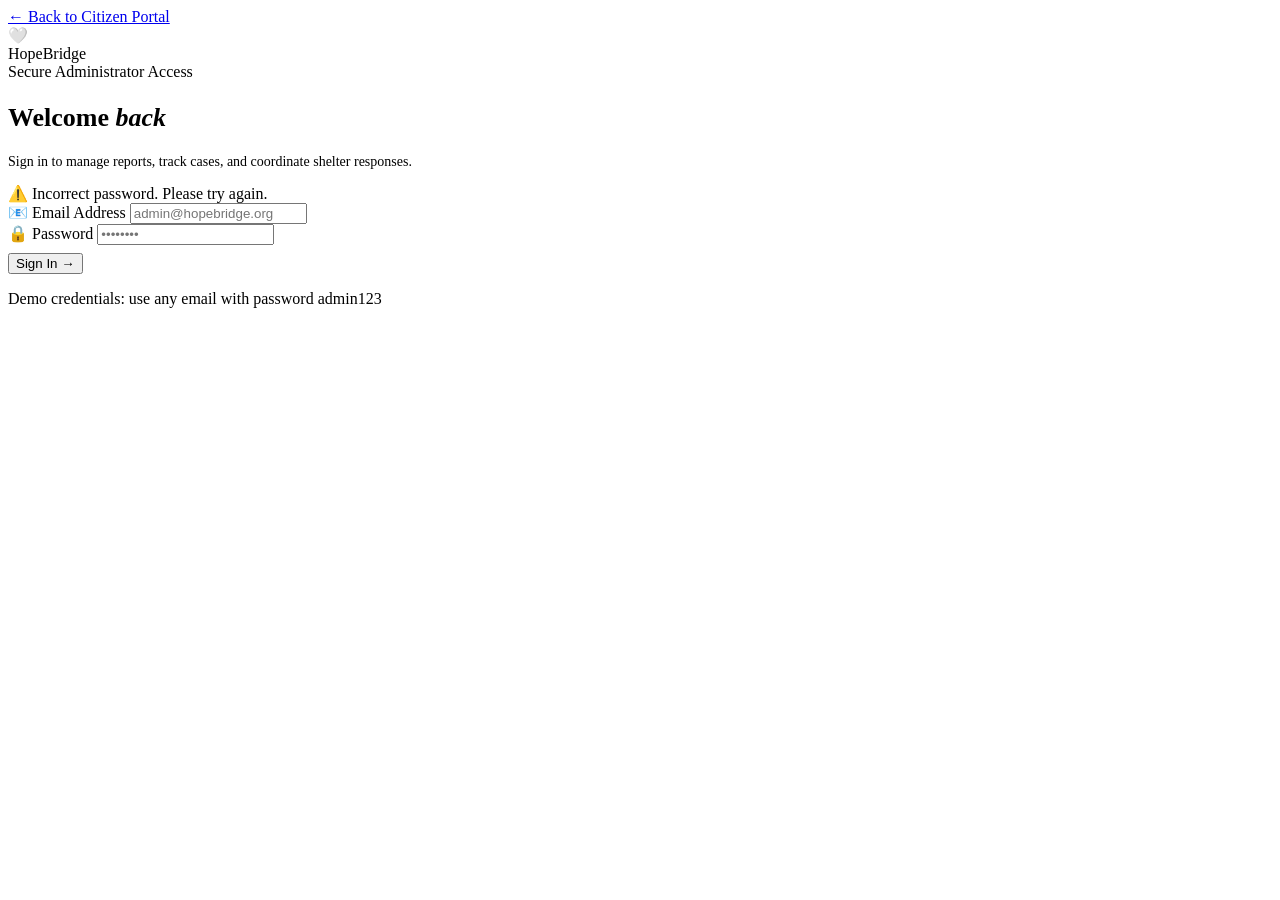
==== admin.html @ d78a1cdb "Vertical Project" ====
<!DOCTYPE html>
<html lang="en">
<head>
  <meta charset="UTF-8" />
  <meta name="viewport" content="width=device-width, initial-scale=1.0" />
  <title>HopeBridge – Admin Login</title>
  <link rel="stylesheet" href="css/style.css" />
</head>
<body>
<div class="login-page">
  <div class="login-blob login-blob-1"></div>
  <div class="login-blob login-blob-2"></div>

  <div style="position:relative;z-index:1;width:100%;max-width:26rem">
    <a href="index.html" class="back-link">← Back to Citizen Portal</a>

    <div class="login-card">
      <div class="login-stripe"></div>
      <div class="login-inner">
        <div class="login-brand">
          <div class="icon">🤍</div>
          <div>
            <div class="name">HopeBridge</div>
            <div class="sub">Secure Administrator Access</div>
          </div>
        </div>

        <h2 style="font-size:1.625rem;font-weight:700">Welcome <em style="font-style:italic;color:var(--primary)">back</em></h2>
        <p style="font-size:.875rem;color:var(--text-muted);margin-top:.25rem;font-weight:300">
          Sign in to manage reports, track cases, and coordinate shelter responses.
        </p>

        <div class="login-divider"></div>

        <div id="login-error" class="login-error hidden">
          ⚠️ <span id="error-msg">Incorrect password. Please try again.</span>
        </div>

        <form onsubmit="doLogin(event)">
          <div class="form-group">
            <label class="form-label">📧 Email Address</label>
            <input id="l-email" type="email" class="form-control" placeholder="admin@hopebridge.org" />
          </div>
          <div class="form-group">
            <label class="form-label">🔒 Password</label>
            <input id="l-pass" type="password" class="form-control" placeholder="••••••••" required />
          </div>
          <button id="login-btn" type="submit" class="btn btn-primary btn-block" style="margin-top:.5rem">
            Sign In →
          </button>
        </form>

        <div class="login-hint">
          <div class="stripe"></div>
          <p>Demo credentials: use any email with password <a onclick="document.getElementById('l-pass').value='admin123'">admin123</a></p>
        </div>
      </div>
    </div>
  </div>
</div>

<script src="js/data.js"></script>
<script>
function doLogin(e) {
  e.preventDefault();
  const btn = document.getElementById('login-btn');
  btn.innerHTML = '<span class="spinner"></span>';
  btn.disabled = true;
  setTimeout(() => {
    if (document.getElementById('l-pass').value === 'admin123') {
      sessionStorage.setItem('hb_admin', 'true');
      window.location.href = 'dashboard.html';
    } else {
      document.getElementById('login-error').classList.remove('hidden');
      btn.innerHTML = 'Sign In →';
      btn.disabled = false;
    }
  }, 600);
}
</script>
</body>
</html>
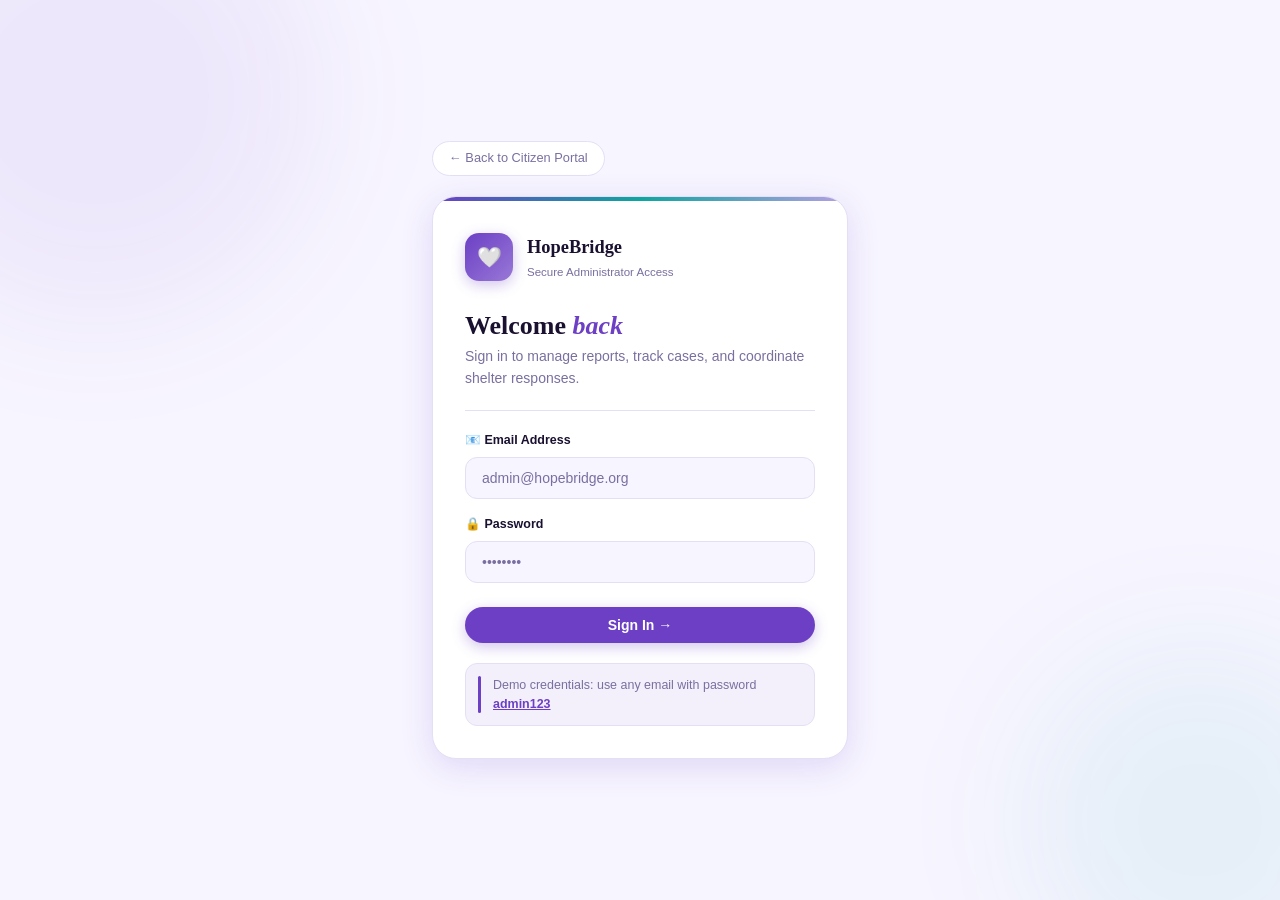
==== commit de5a480d: "Fixed version" ====
--- a/admin.html
+++ b/admin.html
@@ -4,7 +4,7 @@
   <meta charset="UTF-8" />
   <meta name="viewport" content="width=device-width, initial-scale=1.0" />
   <title>HopeBridge – Admin Login</title>
-  <link rel="stylesheet" href="css/style.css" />
+  <link rel="stylesheet" href="style/style.css" />
 </head>
 <body>
 <div class="login-page">
--- a/style/style.css
+++ b/style/style.css
@@ -0,0 +1,464 @@
+@import url('https://fonts.googleapis.com/css2?family=Playfair+Display:ital,wght@0,600;0,700;1,400&family=DM+Sans:wght@300;400;500;600&display=swap');
+
+/* ─── Variables ─── */
+:root {
+  --primary:       #6C3FC5;
+  --primary-light: #ede9fb;
+  --primary-dark:  #5530a0;
+  --accent:        #0EA5A0;
+  --accent-light:  #e0f7f6;
+  --bg:            #f7f5ff;
+  --surface:       #ffffff;
+  --border:        #e4dff5;
+  --text:          #1a1030;
+  --text-muted:    #7a6fa0;
+  --sidebar-bg:    #160d2b;
+  --sidebar-text:  #c8c0e0;
+  --sidebar-hover: #261848;
+  --amber:         #F59E0B;
+  --amber-bg:      #fffbeb;
+  --amber-border:  #fde68a;
+  --blue:          #3B82F6;
+  --blue-bg:       #eff6ff;
+  --blue-border:   #bfdbfe;
+  --green:         #10B981;
+  --green-bg:      #ecfdf5;
+  --green-border:  #a7f3d0;
+  --red:           #EF4444;
+  --red-bg:        #fef2f2;
+  --red-border:    #fecaca;
+  --radius:        0.75rem;
+  --radius-sm:     0.5rem;
+  --radius-lg:     1rem;
+  --radius-full:   9999px;
+  --shadow:        0 4px 20px rgba(108,63,197,0.10);
+  --shadow-sm:     0 2px 8px rgba(108,63,197,0.08);
+  --shadow-lg:     0 8px 32px rgba(108,63,197,0.16);
+  --font-sans:     'DM Sans', sans-serif;
+  --font-serif:    'Playfair Display', serif;
+  --transition:    0.2s ease;
+}
+
+/* ─── Reset ─── */
+*, *::before, *::after { box-sizing: border-box; margin: 0; padding: 0; }
+html { font-size: 16px; }
+body { font-family: var(--font-sans); background: var(--bg); color: var(--text); line-height: 1.6; -webkit-font-smoothing: antialiased; }
+a { color: inherit; text-decoration: none; }
+button { font-family: inherit; cursor: pointer; border: none; background: none; }
+input, select, textarea { font-family: inherit; font-size: inherit; }
+img { max-width: 100%; display: block; }
+
+/* ─── Typography ─── */
+.serif { font-family: var(--font-serif); }
+h1,h2,h3,h4 { font-family: var(--font-serif); line-height: 1.2; }
+
+/* ─── Layout ─── */
+.admin-layout { display: flex; min-height: 100vh; }
+.sidebar {
+  width: 240px; flex-shrink: 0;
+  background: var(--sidebar-bg); color: var(--sidebar-text);
+  display: flex; flex-direction: column;
+  position: fixed; top: 0; left: 0; bottom: 0; z-index: 100;
+}
+.admin-main { margin-left: 240px; flex: 1; min-height: 100vh; overflow-x: hidden; }
+
+/* ─── Sidebar ─── */
+.sidebar-brand {
+  padding: 1.25rem 1.25rem 1rem;
+  border-bottom: 1px solid #261848;
+  display: flex; align-items: center; gap: 0.75rem;
+}
+.sidebar-brand .brand-icon {
+  width: 2.25rem; height: 2.25rem; border-radius: 0.625rem;
+  background: var(--primary);
+  display: flex; align-items: center; justify-content: center;
+  flex-shrink: 0; font-size: 1rem;
+}
+.sidebar-brand .brand-name { font-family: var(--font-serif); font-weight: 700; color: #fff; font-size: 0.95rem; }
+.sidebar-brand .brand-sub { font-size: 0.68rem; color: #7a6fa0; margin-top: 1px; }
+.sidebar-nav { flex: 1; padding: 1rem 0.75rem; }
+.sidebar-nav .nav-section-label {
+  font-size: 0.65rem; font-weight: 600; letter-spacing: 0.12em;
+  text-transform: uppercase; color: #4a3a6a;
+  padding: 0 0.5rem; margin-bottom: 0.4rem; margin-top: 0.25rem;
+}
+.sidebar-nav a {
+  display: flex; align-items: center; gap: 0.65rem;
+  padding: 0.625rem 0.75rem; border-radius: var(--radius-sm);
+  font-size: 0.875rem; font-weight: 500; color: var(--sidebar-text);
+  transition: var(--transition); margin-bottom: 0.125rem;
+}
+.sidebar-nav a:hover { background: var(--sidebar-hover); color: #fff; }
+.sidebar-nav a.active { background: rgba(108,63,197,0.25); color: #fff; }
+.sidebar-nav a .nav-icon { width: 1rem; text-align: center; opacity: 0.8; flex-shrink: 0; }
+.sidebar-footer { padding: 0.75rem; border-top: 1px solid #261848; }
+.sidebar-footer button {
+  width: 100%; display: flex; align-items: center; gap: 0.65rem;
+  padding: 0.625rem 0.75rem; border-radius: var(--radius-sm);
+  font-size: 0.875rem; font-weight: 500; color: #4a3a6a;
+  transition: var(--transition);
+}
+.sidebar-footer button:hover { background: var(--sidebar-hover); color: var(--sidebar-text); }
+
+/* ─── Page header ─── */
+.page-header { padding: 2rem 2rem 1rem; }
+.page-header h1 { font-size: 1.625rem; font-weight: 700; color: var(--text); }
+.page-header p { font-size: 0.875rem; color: var(--text-muted); margin-top: 0.25rem; }
+.page-body { padding: 0 2rem 2rem; }
+
+/* ─── Cards ─── */
+.card {
+  background: var(--surface); border: 1px solid var(--border);
+  border-radius: var(--radius-lg); box-shadow: var(--shadow-sm);
+}
+
+/* ─── Stat cards ─── */
+.stats-grid { display: grid; grid-template-columns: repeat(auto-fit, minmax(180px, 1fr)); gap: 1rem; margin-bottom: 1.5rem; }
+.stat-card {
+  background: var(--surface); border: 1px solid var(--border);
+  border-radius: var(--radius-lg); padding: 1.25rem;
+  display: flex; align-items: center; gap: 1rem;
+  box-shadow: var(--shadow-sm);
+}
+.stat-card .stat-icon {
+  width: 2.75rem; height: 2.75rem; border-radius: var(--radius-sm);
+  display: flex; align-items: center; justify-content: center;
+  font-size: 1.15rem; flex-shrink: 0;
+}
+.stat-card .stat-value { font-family: var(--font-serif); font-size: 1.75rem; font-weight: 700; line-height: 1; }
+.stat-card .stat-label { font-size: 0.75rem; color: var(--text-muted); font-weight: 500; margin-top: 0.25rem; }
+
+/* ─── Badges ─── */
+.badge {
+  display: inline-flex; align-items: center;
+  font-size: 0.7rem; font-weight: 700; letter-spacing: 0.02em;
+  padding: 0.25rem 0.625rem; border-radius: var(--radius-full);
+  border: 1px solid transparent;
+}
+.badge-amber { background: var(--amber-bg); color: #92400e; border-color: var(--amber-border); }
+.badge-blue  { background: var(--blue-bg);  color: #1e3a8a; border-color: var(--blue-border); }
+.badge-green { background: var(--green-bg); color: #065f46; border-color: var(--green-border); }
+.badge-red   { background: var(--red-bg);   color: #991b1b; border-color: var(--red-border); }
+.badge-violet{ background: var(--primary-light); color: var(--primary-dark); border-color: #d4c8f7; }
+
+/* ─── Buttons ─── */
+.btn {
+  display: inline-flex; align-items: center; justify-content: center; gap: 0.4rem;
+  padding: 0.625rem 1.25rem; border-radius: var(--radius-full);
+  font-size: 0.875rem; font-weight: 600; transition: var(--transition);
+  cursor: pointer; border: none;
+}
+.btn-primary {
+  background: var(--primary); color: #fff;
+  box-shadow: 0 4px 14px rgba(108,63,197,0.3);
+}
+.btn-primary:hover { background: var(--primary-dark); transform: translateY(-1px); box-shadow: 0 6px 18px rgba(108,63,197,0.35); }
+.btn-primary:active { transform: translateY(0); }
+.btn-primary:disabled { opacity: 0.6; cursor: not-allowed; transform: none; }
+.btn-ghost { background: transparent; color: var(--text-muted); }
+.btn-ghost:hover { color: var(--text); }
+.btn-green  { background: var(--green-bg); color: #065f46; }
+.btn-green:hover { background: #d1fae5; }
+.btn-blue   { background: var(--blue-bg);  color: #1e3a8a; }
+.btn-blue:hover { background: #dbeafe; }
+.btn-red    { background: var(--red-bg);   color: #991b1b; }
+.btn-red:hover { background: #fee2e2; }
+.btn-sm { padding: 0.4rem 0.875rem; font-size: 0.8rem; }
+.btn-block { width: 100%; }
+
+/* ─── Form controls ─── */
+.form-group { margin-bottom: 1rem; }
+.form-label {
+  display: block; font-size: 0.78rem; font-weight: 600;
+  color: var(--text); margin-bottom: 0.375rem;
+}
+.form-control {
+  width: 100%; padding: 0.75rem 1rem;
+  border: 1.5px solid var(--border); border-radius: var(--radius);
+  background: var(--bg); color: var(--text);
+  font-size: 0.875rem; transition: var(--transition);
+  outline: none;
+}
+.form-control:focus { border-color: var(--primary); box-shadow: 0 0 0 3px rgba(108,63,197,0.1); }
+.form-control::placeholder { color: var(--text-muted); }
+textarea.form-control { resize: vertical; min-height: 5rem; }
+select.form-control { cursor: pointer; }
+
+/* ─── Citizen portal nav ─── */
+.portal-nav {
+  position: sticky; top: 0; z-index: 50;
+  background: rgba(247,245,255,0.92); backdrop-filter: blur(8px);
+  border-bottom: 1px solid var(--border);
+  height: 3.75rem; display: flex; align-items: center;
+  padding: 0 1.5rem; justify-content: space-between;
+}
+.portal-nav .brand { display: flex; align-items: center; gap: 0.75rem; }
+.portal-nav .brand-icon {
+  width: 2rem; height: 2rem; border-radius: 0.5rem;
+  background: var(--primary); display: flex; align-items: center;
+  justify-content: center; font-size: 0.875rem;
+}
+.portal-nav .brand-name { font-family: var(--font-serif); font-weight: 700; font-size: 1rem; }
+.portal-nav .admin-link {
+  font-size: 0.78rem; color: var(--text-muted); background: var(--primary-light);
+  padding: 0.375rem 0.875rem; border-radius: var(--radius-full);
+  font-weight: 500; transition: var(--transition);
+}
+.portal-nav .admin-link:hover { color: var(--primary); }
+
+/* ─── Citizen hero ─── */
+.hero { text-align: center; padding: 3rem 1.5rem 1.5rem; }
+.hero .pill {
+  display: inline-flex; align-items: center; gap: 0.4rem;
+  background: var(--primary-light); color: var(--primary);
+  font-size: 0.75rem; font-weight: 600; padding: 0.375rem 1rem;
+  border-radius: var(--radius-full); border: 1px solid rgba(108,63,197,0.15);
+  margin-bottom: 1.25rem;
+}
+.hero h2 { font-size: 2.5rem; font-weight: 700; line-height: 1.15; margin-bottom: 0.875rem; }
+.hero h2 em { font-style: italic; background: linear-gradient(135deg, var(--primary), #FF5C5C); -webkit-background-clip: text; -webkit-text-fill-color: transparent; background-clip: text; }
+.hero p { color: var(--text-muted); max-width: 26rem; margin: 0 auto; font-weight: 300; font-size: 1.05rem; }
+
+/* ─── Step indicator ─── */
+.steps-bar {
+  max-width: 34rem; margin: 1.5rem auto 0;
+  display: flex; align-items: flex-start; padding: 0 1rem;
+}
+.step-item { flex: 1; display: flex; flex-direction: column; align-items: center; }
+.step-row { width: 100%; display: flex; align-items: center; }
+.step-dot {
+  width: 2.25rem; height: 2.25rem; border-radius: 50%;
+  display: flex; align-items: center; justify-content: center;
+  font-size: 0.8rem; font-weight: 700; border: 2px solid var(--border);
+  background: var(--surface); color: var(--text-muted);
+  transition: var(--transition); flex-shrink: 0; position: relative; z-index: 1;
+}
+.step-dot.active { background: var(--primary); border-color: var(--primary); color: #fff; }
+.step-dot.done   { background: var(--accent);  border-color: var(--accent);  color: #fff; }
+.step-line { flex: 1; height: 2px; background: var(--border); transition: var(--transition); }
+.step-line.done { background: var(--accent); }
+.step-label { font-size: 0.68rem; font-weight: 500; color: var(--text-muted); margin-top: 0.375rem; white-space: nowrap; }
+.step-label.active { color: var(--primary); }
+
+/* ─── Form card ─── */
+.form-card {
+  max-width: 36rem; margin: 1.5rem auto 4rem;
+  background: var(--surface); border: 1px solid var(--border);
+  border-radius: 1.5rem; box-shadow: var(--shadow);
+  overflow: hidden;
+}
+.form-card-header {
+  padding: 1.75rem 1.75rem 0;
+  display: flex; align-items: center; gap: 1rem;
+}
+.form-card-icon {
+  width: 2.5rem; height: 2.5rem; border-radius: var(--radius-sm);
+  background: var(--primary-light); display: flex; align-items: center;
+  justify-content: center; flex-shrink: 0; font-size: 1.1rem;
+}
+.form-card-header h3 { font-size: 1.2rem; font-weight: 600; }
+.form-card-header p { font-size: 0.78rem; color: var(--text-muted); margin-top: 0.1rem; }
+.form-card-body { padding: 1.25rem 1.75rem; }
+.form-card-footer {
+  padding: 1rem 1.75rem 1.5rem;
+  display: flex; align-items: center; justify-content: space-between;
+  border-top: 1px solid var(--border);
+}
+
+/* ─── Category options ─── */
+.category-list { display: flex; flex-direction: column; gap: 0.625rem; }
+.category-option {
+  width: 100%; text-align: left; padding: 1rem 1.25rem;
+  border-radius: var(--radius); border: 2px solid var(--border);
+  background: var(--bg); font-size: 0.9rem; font-weight: 500;
+  transition: var(--transition); cursor: pointer; color: var(--text);
+}
+.category-option:hover { border-color: rgba(108,63,197,0.4); background: var(--primary-light); }
+.category-option.selected { border-color: var(--primary); background: var(--primary-light); color: var(--primary); font-weight: 600; }
+
+/* ─── Success screen ─── */
+.success-screen {
+  min-height: 100vh; display: flex; align-items: center;
+  justify-content: center; padding: 2rem; text-align: center;
+}
+.success-icon {
+  width: 5rem; height: 5rem; border-radius: 50%;
+  background: var(--green-bg); display: flex; align-items: center;
+  justify-content: center; font-size: 2.25rem; margin: 0 auto 1.5rem;
+}
+.success-id {
+  background: var(--surface); border: 1px solid var(--border);
+  border-radius: var(--radius-lg); padding: 1.25rem 2rem;
+  margin: 1.5rem auto 2rem; display: inline-block; min-width: 14rem;
+}
+.success-id .label { font-size: 0.75rem; color: var(--text-muted); margin-bottom: 0.25rem; }
+.success-id .value { font-family: var(--font-serif); font-size: 1.75rem; font-weight: 700; color: var(--primary); }
+
+/* ─── Login page ─── */
+.login-page {
+  min-height: 100vh; display: flex; align-items: center;
+  justify-content: center; padding: 2rem; position: relative; overflow: hidden;
+}
+.login-blob {
+  position: absolute; border-radius: 50%; filter: blur(60px); pointer-events: none;
+}
+.login-blob-1 { width: 28rem; height: 28rem; background: rgba(108,63,197,0.07); top: -8rem; left: -8rem; }
+.login-blob-2 { width: 22rem; height: 22rem; background: rgba(14,165,160,0.07); bottom: -6rem; right: -6rem; }
+.login-card {
+  position: relative; z-index: 1; width: 100%; max-width: 26rem;
+  background: var(--surface); border: 1px solid var(--border);
+  border-radius: 1.5rem; box-shadow: var(--shadow-lg); overflow: hidden;
+}
+.login-stripe { height: 4px; background: linear-gradient(90deg, var(--primary), var(--accent), rgba(108,63,197,0.5)); }
+.login-inner { padding: 2rem; }
+.login-brand { display: flex; align-items: center; gap: 0.875rem; margin-bottom: 1.75rem; }
+.login-brand .icon {
+  width: 3rem; height: 3rem; border-radius: 0.875rem;
+  background: linear-gradient(135deg, var(--primary), rgba(108,63,197,0.7));
+  display: flex; align-items: center; justify-content: center;
+  font-size: 1.25rem; box-shadow: 0 4px 14px rgba(108,63,197,0.3);
+}
+.login-brand .name { font-family: var(--font-serif); font-weight: 700; font-size: 1.15rem; }
+.login-brand .sub  { font-size: 0.72rem; color: var(--text-muted); margin-top: 1px; }
+.login-divider { height: 1px; background: var(--border); margin: 1.25rem 0; }
+.login-error {
+  display: flex; align-items: center; gap: 0.5rem;
+  background: var(--red-bg); border: 1px solid var(--red-border);
+  color: var(--red); font-size: 0.825rem; border-radius: var(--radius);
+  padding: 0.75rem 1rem; margin-bottom: 1rem;
+}
+.login-hint {
+  background: #f3f0fb; border: 1px solid var(--border);
+  border-radius: var(--radius); padding: 0.75rem;
+  display: flex; gap: 0.75rem; margin-top: 1.25rem;
+}
+.login-hint .stripe { width: 3px; border-radius: 9999px; background: var(--primary); flex-shrink: 0; }
+.login-hint p { font-size: 0.78rem; color: var(--text-muted); line-height: 1.5; }
+.login-hint a { color: var(--primary); font-weight: 600; text-decoration: underline; cursor: pointer; }
+.back-link {
+  display: inline-flex; align-items: center; gap: 0.4rem;
+  font-size: 0.8rem; color: var(--text-muted); background: var(--surface);
+  border: 1px solid var(--border); padding: 0.4rem 1rem;
+  border-radius: var(--radius-full); margin-bottom: 1.25rem; transition: var(--transition);
+}
+.back-link:hover { color: var(--text); }
+
+/* ─── Dashboard grid ─── */
+.dashboard-grid { display: grid; grid-template-columns: 2fr 1fr; gap: 1.25rem; }
+@media (max-width: 900px) { .dashboard-grid { grid-template-columns: 1fr; } }
+.recent-table { border-collapse: collapse; width: 100%; }
+.recent-table tr { border-bottom: 1px solid var(--border); transition: var(--transition); }
+.recent-table tr:last-child { border-bottom: none; }
+.recent-table tr:hover { background: var(--bg); }
+.recent-table td { padding: 0.875rem 1.25rem; vertical-align: middle; font-size: 0.875rem; }
+.recent-table .row-title { font-weight: 500; max-width: 240px; overflow: hidden; text-overflow: ellipsis; white-space: nowrap; }
+.recent-table .row-meta  { font-size: 0.75rem; color: var(--text-muted); margin-top: 0.15rem; }
+
+/* ─── Bar track ─── */
+.bar-track { height: 6px; background: var(--bg); border-radius: 99px; overflow: hidden; margin-top: 0.375rem; }
+.bar-fill   { height: 100%; background: var(--primary); border-radius: 99px; transition: width 0.5s ease; }
+
+/* ─── Reports page ─── */
+.reports-layout { display: flex; height: calc(100vh - 0px); overflow: hidden; }
+.reports-list { flex: 1; display: flex; flex-direction: column; overflow: hidden; padding: 1.5rem; gap: 1rem; }
+.filter-bar { display: flex; gap: 0.75rem; flex-wrap: wrap; }
+.filter-bar .search-wrap { position: relative; flex: 1; min-width: 200px; }
+.filter-bar .search-icon { position: absolute; left: 0.875rem; top: 50%; transform: translateY(-50%); font-size: 0.875rem; color: var(--text-muted); pointer-events: none; }
+.filter-bar .search-input { padding-left: 2.5rem; }
+.table-wrap { flex: 1; overflow-y: auto; border-radius: var(--radius-lg); border: 1px solid var(--border); background: var(--surface); }
+.reports-table { border-collapse: collapse; width: 100%; }
+.reports-table th {
+  position: sticky; top: 0; background: rgba(240,237,255,0.9); backdrop-filter: blur(4px);
+  text-align: left; font-size: 0.72rem; font-weight: 700; text-transform: uppercase;
+  letter-spacing: 0.06em; color: var(--text-muted); padding: 0.75rem 1rem;
+}
+.reports-table td { padding: 0.875rem 1rem; vertical-align: middle; font-size: 0.875rem; border-bottom: 1px solid var(--border); }
+.reports-table tr:last-child td { border-bottom: none; }
+.reports-table tbody tr { cursor: pointer; transition: var(--transition); }
+.reports-table tbody tr:hover { background: var(--bg); }
+.reports-table tbody tr.active { background: var(--primary-light); }
+.row-title { font-weight: 500; max-width: 220px; overflow: hidden; text-overflow: ellipsis; white-space: nowrap; display: block; }
+.row-sub   { font-size: 0.73rem; color: var(--text-muted); white-space: nowrap; overflow: hidden; text-overflow: ellipsis; max-width: 220px; display: block; }
+
+/* ─── Detail panel ─── */
+.detail-panel {
+  width: 22rem; flex-shrink: 0; border-left: 1px solid var(--border);
+  background: var(--surface); display: flex; flex-direction: column;
+  overflow-y: auto;
+}
+.detail-header { padding: 1.125rem 1.25rem; border-bottom: 1px solid var(--border); display: flex; align-items: center; justify-content: space-between; }
+.detail-header h3 { font-size: 0.9rem; font-weight: 600; }
+.detail-close { width: 1.75rem; height: 1.75rem; border-radius: 50%; display: flex; align-items: center; justify-content: center; color: var(--text-muted); transition: var(--transition); }
+.detail-close:hover { background: var(--bg); color: var(--text); }
+.detail-body { padding: 1.25rem; flex: 1; }
+.detail-field { margin-bottom: 1rem; }
+.detail-field .field-label { font-size: 0.65rem; font-weight: 700; letter-spacing: 0.1em; text-transform: uppercase; color: var(--text-muted); margin-bottom: 0.3rem; }
+.detail-field .field-value { font-size: 0.875rem; color: var(--text); line-height: 1.5; }
+.detail-actions { padding: 1rem 1.25rem; border-top: 1px solid var(--border); display: flex; flex-direction: column; gap: 0.5rem; }
+
+/* ─── Map page ─── */
+.map-header {
+  height: 4.5rem; padding: 0 2rem;
+  display: flex; align-items: center; justify-content: space-between;
+  border-bottom: 1px solid var(--border); background: var(--surface);
+  flex-shrink: 0;
+}
+.map-wrap { flex: 1; position: relative; }
+#map { position: absolute; inset: 0; }
+.map-legend {
+  display: flex; align-items: center; gap: 1.25rem;
+  background: var(--surface); border: 1px solid var(--border);
+  border-radius: var(--radius-lg); padding: 0.625rem 1.125rem;
+  font-size: 0.8rem; font-weight: 500;
+}
+.map-legend .leg-item { display: flex; align-items: center; gap: 0.5rem; }
+.map-legend .leg-dot {
+  width: 1rem; height: 1rem; border-radius: 50%;
+  border: 2px solid #fff; box-shadow: 0 1px 4px rgba(0,0,0,0.2); flex-shrink: 0;
+}
+.map-layout { display: flex; flex-direction: column; height: 100vh; overflow: hidden; }
+.map-divider { width: 1px; height: 1.25rem; background: var(--border); }
+
+/* ─── Spinner ─── */
+.spinner {
+  width: 1.25rem; height: 1.25rem; border-radius: 50%;
+  border: 2.5px solid rgba(255,255,255,0.35); border-top-color: #fff;
+  animation: spin 0.7s linear infinite; display: inline-block;
+}
+@keyframes spin { to { transform: rotate(360deg); } }
+
+/* ─── Utility ─── */
+.hidden   { display: none !important; }
+.flex     { display: flex; }
+.flex-col { flex-direction: column; }
+.items-center { align-items: center; }
+.justify-between { justify-content: space-between; }
+.gap-2  { gap: 0.5rem; }
+.gap-3  { gap: 0.75rem; }
+.gap-4  { gap: 1rem; }
+.mt-1   { margin-top: 0.25rem; }
+.mt-2   { margin-top: 0.5rem; }
+.mt-4   { margin-top: 1rem; }
+.mb-4   { margin-bottom: 1rem; }
+.w-full { width: 100%; }
+.text-sm    { font-size: 0.875rem; }
+.text-xs    { font-size: 0.75rem; }
+.text-muted { color: var(--text-muted); }
+.font-semibold { font-weight: 600; }
+.truncate { overflow: hidden; text-overflow: ellipsis; white-space: nowrap; }
+.card-header { padding: 1rem 1.25rem; border-bottom: 1px solid var(--border); display: flex; align-items: center; justify-content: space-between; }
+.card-header h2 { font-size: 0.9rem; font-weight: 600; }
+.card-body { padding: 1.25rem; }
+.text-center { text-align: center; }
+.empty-state { padding: 3rem 1rem; text-align: center; color: var(--text-muted); }
+.empty-state .icon { font-size: 2rem; margin-bottom: 0.5rem; }
+
+/* ─── Popup custom styles ─── */
+.leaflet-popup-content-wrapper { border-radius: 0.875rem !important; box-shadow: var(--shadow-lg) !important; border: 1px solid var(--border) !important; }
+.leaflet-popup-content { margin: 0 !important; }
+.popup-inner { padding: 1rem; min-width: 200px; }
+.popup-inner .popup-head { display: flex; align-items: center; justify-content: space-between; margin-bottom: 0.5rem; }
+.popup-inner .popup-title { font-weight: 600; font-size: 0.875rem; margin-bottom: 0.25rem; }
+.popup-inner .popup-cat  { font-size: 0.75rem; color: var(--text-muted); margin-bottom: 0.375rem; }
+.popup-inner .popup-desc { font-size: 0.8rem; line-height: 1.5; margin-bottom: 0.5rem; color: var(--text); overflow: hidden; display: -webkit-box; -webkit-line-clamp: 2; -webkit-box-orient: vertical; }
+.popup-inner .popup-meta { font-size: 0.72rem; color: var(--text-muted); margin-bottom: 0.875rem; }
